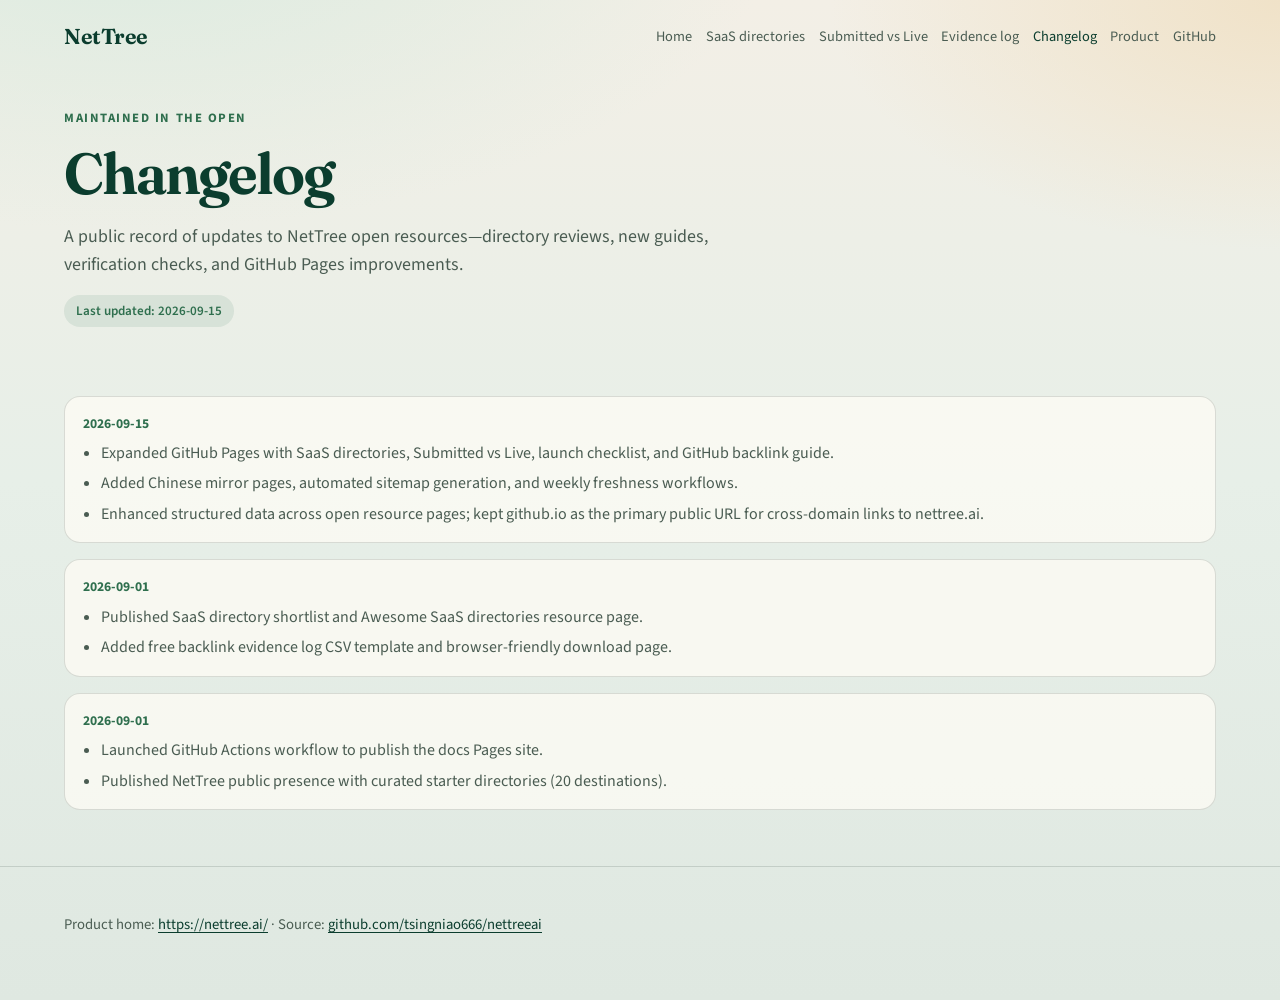
==== docs/changelog.html @ 01e6d9a7 "Expand open resource hub for SEO and keep github.io as primary URL. Add indexed Pages guides, struct" ====
<!DOCTYPE html>
<html lang="en">
  <head>
    <meta charset="utf-8" />
    <meta name="viewport" content="width=device-width, initial-scale=1" />
    <title>Changelog | NetTree Open Resources</title>
    <meta name="description" content="Updates to NetTree open resources: directory reviews, new guides, verification checks, and GitHub Pages improvements." />
    <link rel="canonical" href="https://tsingniao666.github.io/nettreeai/changelog.html" />
    <meta property="og:type" content="website" />
    <meta property="og:title" content="Changelog | NetTree Open Resources" />
    <meta property="og:description" content="See what changed in the NetTree open backlink resource hub." />
    <meta property="og:url" content="https://tsingniao666.github.io/nettreeai/changelog.html" />
    <meta property="og:image" content="https://tsingniao666.github.io/nettreeai/assets/og-default.svg" />
    <meta name="twitter:card" content="summary_large_image" />
    <link rel="preconnect" href="https://fonts.googleapis.com" />
    <link rel="preconnect" href="https://fonts.gstatic.com" crossorigin />
    <link href="https://fonts.googleapis.com/css2?family=Fraunces:opsz,wght@9..144,550;9..144,650&family=Source+Sans+3:wght@400;600;700&display=swap" rel="stylesheet" />
    <link rel="stylesheet" href="./assets/site.css" />
  </head>
  <body>
    <header class="site-header">
      <div class="wrap brand-row">
        <a class="logo" href="./">NetTree</a>
        <nav class="nav" aria-label="Primary">
          <a href="./">Home</a>
          <a href="./saas-directories.html">SaaS directories</a>
          <a href="./submitted-vs-live.html">Submitted vs Live</a>
          <a href="./free-backlink-evidence-log.html">Evidence log</a>
          <a href="./changelog.html" aria-current="page">Changelog</a>
          <a href="https://nettree.ai/">Product</a>
          <a href="https://github.com/tsingniao666/nettreeai">GitHub</a>
        </nav>
      </div>
    </header>
    <main>
      <section class="hero hero-compact">
        <div class="wrap">
          <p class="eyebrow">Maintained in the open</p>
          <h1 class="wide">Changelog</h1>
          <p class="lede">A public record of updates to NetTree open resources—directory reviews, new guides, verification checks, and GitHub Pages improvements.</p>
          <p class="updated-badge">Last updated: 2026-09-15</p>
        </div>
      </section>
      <section>
        <div class="wrap changelog-list">
        <article class="changelog-entry">
          <time datetime="2026-09-15">2026-09-15</time>
          <ul><li>Expanded GitHub Pages with SaaS directories, Submitted vs Live, launch checklist, and GitHub backlink guide.</li><li>Added Chinese mirror pages, automated sitemap generation, and weekly freshness workflows.</li><li>Enhanced structured data across open resource pages; kept github.io as the primary public URL for cross-domain links to nettree.ai.</li></ul>
        </article>
        <article class="changelog-entry">
          <time datetime="2026-09-01">2026-09-01</time>
          <ul><li>Published SaaS directory shortlist and Awesome SaaS directories resource page.</li><li>Added free backlink evidence log CSV template and browser-friendly download page.</li></ul>
        </article>
        <article class="changelog-entry">
          <time datetime="2026-09-01">2026-09-01</time>
          <ul><li>Launched GitHub Actions workflow to publish the docs Pages site.</li><li>Published NetTree public presence with curated starter directories (20 destinations).</li></ul>
        </article>
        </div>
      </section>
    </main>
    <footer class="site-footer">
      <div class="wrap">
        <p>Product home: <a href="https://nettree.ai/">https://nettree.ai/</a> · Source: <a href="https://github.com/tsingniao666/nettreeai">github.com/tsingniao666/nettreeai</a></p>
      </div>
    </footer>
  </body>
</html>
---- docs/assets/site.css ----
:root {
  --bg0: #f3efe6;
  --bg1: #e7efe8;
  --ink: #14241c;
  --muted: #4a5c52;
  --brand: #0b3d2e;
  --accent: #2f6f4e;
  --line: rgba(20, 36, 28, 0.14);
  --card: rgba(255, 252, 246, 0.72);
  --shadow: 0 18px 50px rgba(20, 36, 28, 0.08);
  --max: 72rem;
  --font-display: "Fraunces", "Iowan Old Style", "Palatino Linotype", Palatino, serif;
  --font-body: "Source Sans 3", "Source Sans Pro", "Segoe UI", sans-serif;
}

* {
  box-sizing: border-box;
}

html {
  scroll-behavior: smooth;
}

body {
  margin: 0;
  color: var(--ink);
  font-family: var(--font-body);
  line-height: 1.55;
  background:
    radial-gradient(1200px 600px at 10% -10%, #d9ebe0 0%, transparent 55%),
    radial-gradient(900px 500px at 100% 0%, #f0e2c8 0%, transparent 50%),
    linear-gradient(180deg, var(--bg0), var(--bg1) 48%, #dfe8e1);
  min-height: 100vh;
}

a {
  color: var(--accent);
  text-decoration-thickness: 1px;
  text-underline-offset: 0.18em;
}

a:hover {
  color: var(--brand);
}

.wrap {
  width: min(100% - 2rem, var(--max));
  margin-inline: auto;
}

.site-header {
  padding: 1.25rem 0 0.5rem;
}

.brand-row {
  display: flex;
  align-items: center;
  justify-content: space-between;
  gap: 1rem;
  flex-wrap: wrap;
}

.logo {
  font-family: var(--font-display);
  font-weight: 650;
  font-size: 1.35rem;
  letter-spacing: -0.02em;
  color: var(--brand);
  text-decoration: none;
}

.nav {
  display: flex;
  gap: 0.85rem;
  flex-wrap: wrap;
  font-size: 0.9rem;
}

.nav a {
  color: var(--muted);
  text-decoration: none;
}

.nav a:hover,
.nav a[aria-current="page"] {
  color: var(--brand);
}

.lang-switch {
  display: inline-flex;
  gap: 0.35rem;
  align-items: center;
  font-size: 0.85rem;
  color: var(--muted);
}

.lang-switch a {
  text-decoration: none;
  color: var(--muted);
}

.lang-switch a[aria-current="true"] {
  color: var(--brand);
  font-weight: 700;
}

.hero {
  padding: 4.5rem 0 3.25rem;
}

.hero-compact {
  padding: 3rem 0 2rem;
}

.hero-grid {
  display: grid;
  gap: 1.75rem;
  align-items: end;
}

@media (min-width: 880px) {
  .hero-grid {
    grid-template-columns: 1.35fr 0.9fr;
  }
}

.eyebrow {
  margin: 0 0 0.85rem;
  color: var(--accent);
  font-size: 0.8rem;
  font-weight: 700;
  letter-spacing: 0.12em;
  text-transform: uppercase;
}

h1 {
  margin: 0;
  font-family: var(--font-display);
  font-weight: 650;
  font-size: clamp(2.35rem, 5vw, 3.6rem);
  line-height: 1.08;
  letter-spacing: -0.03em;
  color: var(--brand);
  max-width: 18ch;
}

h1.wide {
  max-width: none;
}

.lede {
  margin: 1.15rem 0 0;
  max-width: 42rem;
  color: var(--muted);
  font-size: 1.12rem;
}

.updated-badge {
  display: inline-block;
  margin-top: 1rem;
  padding: 0.35rem 0.75rem;
  border-radius: 999px;
  background: rgba(47, 111, 78, 0.1);
  color: var(--accent);
  font-size: 0.82rem;
  font-weight: 600;
}

.cta-row {
  display: flex;
  flex-wrap: wrap;
  gap: 0.75rem;
  margin-top: 1.75rem;
}

.btn {
  display: inline-flex;
  align-items: center;
  justify-content: center;
  padding: 0.78rem 1.15rem;
  border-radius: 999px;
  font-weight: 650;
  text-decoration: none;
  border: 1px solid transparent;
  transition: transform 180ms ease, background 180ms ease, color 180ms ease;
}

.btn:hover {
  transform: translateY(-1px);
}

.btn-primary {
  background: var(--brand);
  color: #f7f3ea;
}

.btn-primary:hover {
  background: #082c21;
  color: #fff;
}

.btn-ghost {
  background: transparent;
  color: var(--brand);
  border-color: var(--line);
}

.panel {
  background: var(--card);
  border: 1px solid var(--line);
  border-radius: 1.25rem;
  box-shadow: var(--shadow);
  padding: 1.25rem 1.35rem;
  backdrop-filter: blur(8px);
}

.panel h2 {
  margin: 0 0 0.75rem;
  font-family: var(--font-display);
  font-size: 1.15rem;
  color: var(--brand);
}

.panel ul,
.panel ol {
  margin: 0;
  padding-left: 1.1rem;
  color: var(--muted);
}

.panel li + li {
  margin-top: 0.45rem;
}

section {
  padding: 1.5rem 0 2.5rem;
}

section h2 {
  margin: 0 0 0.5rem;
  font-family: var(--font-display);
  font-size: clamp(1.55rem, 3vw, 2rem);
  color: var(--brand);
  letter-spacing: -0.02em;
}

section h3 {
  margin: 1.5rem 0 0.5rem;
  font-size: 1.1rem;
  color: var(--brand);
}

.section-lead {
  margin: 0 0 1.25rem;
  color: var(--muted);
  max-width: 42rem;
}

.cards {
  display: grid;
  gap: 1rem;
}

@media (min-width: 760px) {
  .cards {
    grid-template-columns: repeat(3, 1fr);
  }

  .cards.two-up {
    grid-template-columns: repeat(2, 1fr);
  }
}

.card {
  background: var(--card);
  border: 1px solid var(--line);
  border-radius: 1rem;
  padding: 1.15rem 1.2rem;
}

.card h3 {
  margin: 0 0 0.45rem;
  font-size: 1.05rem;
  color: var(--brand);
}

.card p {
  margin: 0;
  color: var(--muted);
  font-size: 0.98rem;
}

.links {
  display: grid;
  gap: 0.65rem;
}

.links a {
  display: block;
  padding: 0.85rem 1rem;
  border-radius: 0.85rem;
  background: var(--card);
  border: 1px solid var(--line);
  text-decoration: none;
  color: var(--ink);
}

.links a strong {
  color: var(--brand);
}

.links a span {
  display: block;
  margin-top: 0.2rem;
  color: var(--muted);
  font-size: 0.92rem;
}

.table-wrap {
  overflow-x: auto;
  border: 1px solid var(--line);
  border-radius: 1rem;
  background: var(--card);
}

.data-table {
  width: 100%;
  border-collapse: collapse;
  font-size: 0.92rem;
}

.data-table th,
.data-table td {
  padding: 0.75rem 0.9rem;
  text-align: left;
  border-bottom: 1px solid var(--line);
  vertical-align: top;
}

.data-table th {
  background: rgba(11, 61, 46, 0.06);
  color: var(--brand);
  font-weight: 700;
}

.data-table tr:last-child td {
  border-bottom: none;
}

.data-table a {
  word-break: break-word;
}

.checklist {
  list-style: none;
  padding: 0;
  margin: 0;
  display: grid;
  gap: 0.55rem;
}

.checklist li {
  padding: 0.65rem 0.85rem;
  border-radius: 0.65rem;
  background: var(--card);
  border: 1px solid var(--line);
  color: var(--muted);
}

.faq {
  display: grid;
  gap: 0.65rem;
}

.faq details {
  background: var(--card);
  border: 1px solid var(--line);
  border-radius: 0.85rem;
  padding: 0.85rem 1rem;
}

.faq summary {
  cursor: pointer;
  font-weight: 650;
  color: var(--brand);
}

.faq p {
  margin: 0.65rem 0 0;
  color: var(--muted);
}

.changelog-list {
  display: grid;
  gap: 1rem;
}

.changelog-entry {
  background: var(--card);
  border: 1px solid var(--line);
  border-radius: 1rem;
  padding: 1rem 1.15rem;
}

.changelog-entry time {
  display: block;
  font-size: 0.85rem;
  font-weight: 700;
  color: var(--accent);
  margin-bottom: 0.45rem;
}

.changelog-entry ul {
  margin: 0;
  padding-left: 1.1rem;
  color: var(--muted);
}

.changelog-entry li + li {
  margin-top: 0.35rem;
}

.related-links {
  margin-top: 1.5rem;
}

.site-footer {
  padding: 2rem 0 3rem;
  color: var(--muted);
  font-size: 0.92rem;
  border-top: 1px solid var(--line);
  margin-top: 1rem;
}

.site-footer a {
  color: var(--brand);
}

@media (prefers-reduced-motion: reduce) {
  html {
    scroll-behavior: auto;
  }

  .btn:hover {
    transform: none;
  }
}
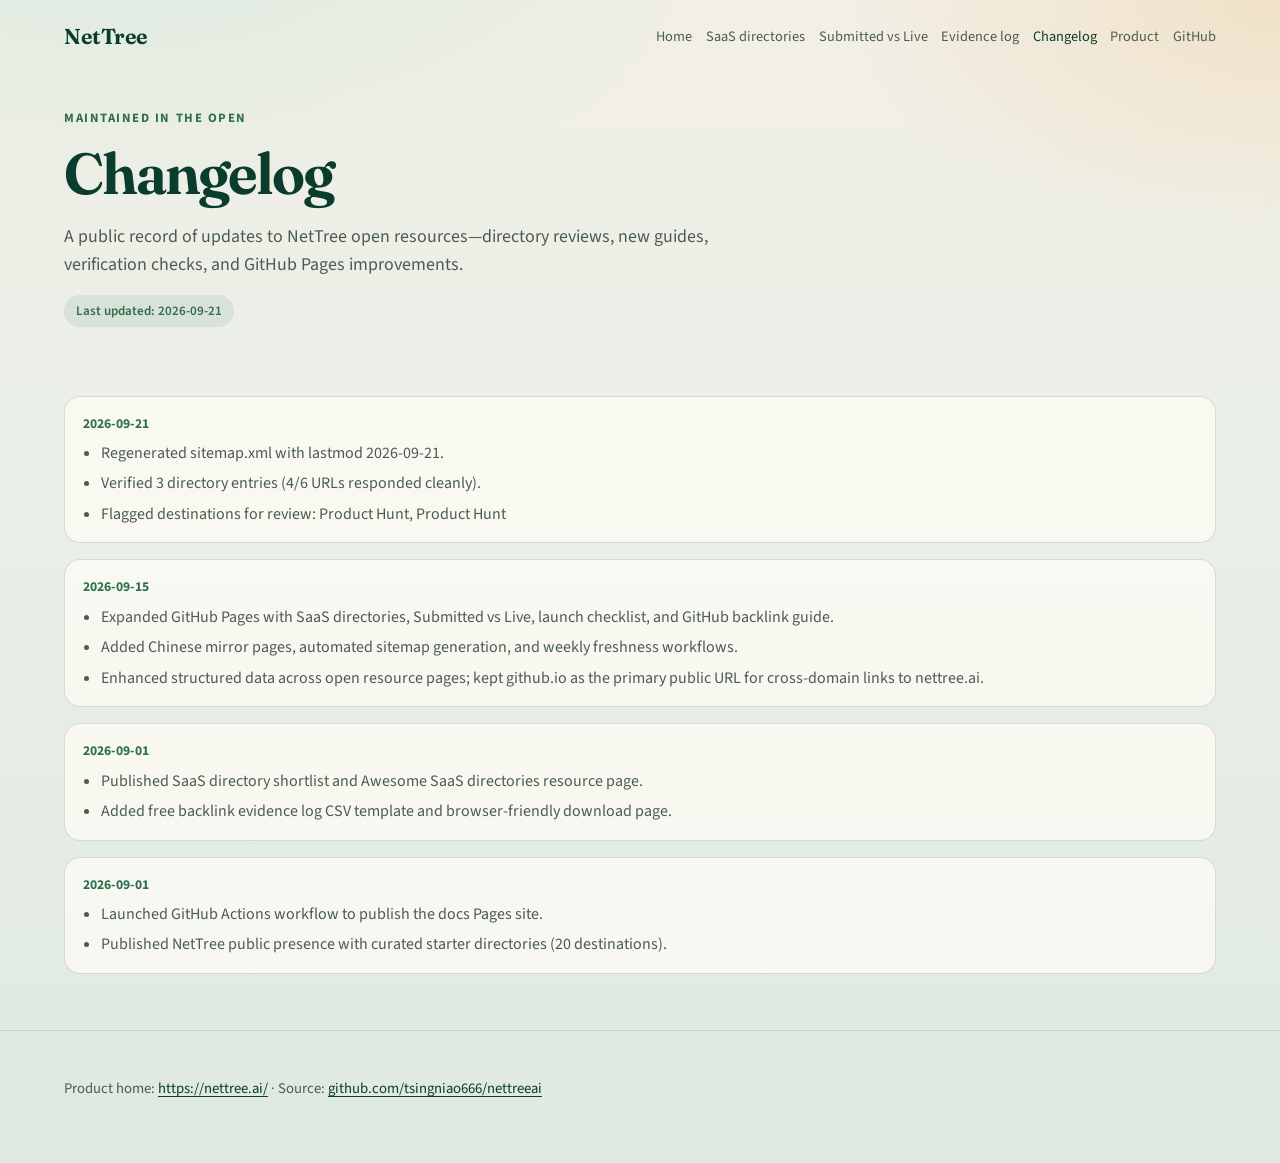
==== commit 1e6c0dcc: "chore: weekly freshness update 2026-09-21" ====
--- a/docs/changelog.html
+++ b/docs/changelog.html
@@ -38,11 +38,15 @@
           <p class="eyebrow">Maintained in the open</p>
           <h1 class="wide">Changelog</h1>
           <p class="lede">A public record of updates to NetTree open resources—directory reviews, new guides, verification checks, and GitHub Pages improvements.</p>
-          <p class="updated-badge">Last updated: 2026-09-15</p>
+          <p class="updated-badge">Last updated: 2026-09-21</p>
         </div>
       </section>
       <section>
         <div class="wrap changelog-list">
+        <article class="changelog-entry">
+          <time datetime="2026-09-21">2026-09-21</time>
+          <ul><li>Regenerated sitemap.xml with lastmod 2026-09-21.</li><li>Verified 3 directory entries (4/6 URLs responded cleanly).</li><li>Flagged destinations for review: Product Hunt, Product Hunt</li></ul>
+        </article>
         <article class="changelog-entry">
           <time datetime="2026-09-15">2026-09-15</time>
           <ul><li>Expanded GitHub Pages with SaaS directories, Submitted vs Live, launch checklist, and GitHub backlink guide.</li><li>Added Chinese mirror pages, automated sitemap generation, and weekly freshness workflows.</li><li>Enhanced structured data across open resource pages; kept github.io as the primary public URL for cross-domain links to nettree.ai.</li></ul>
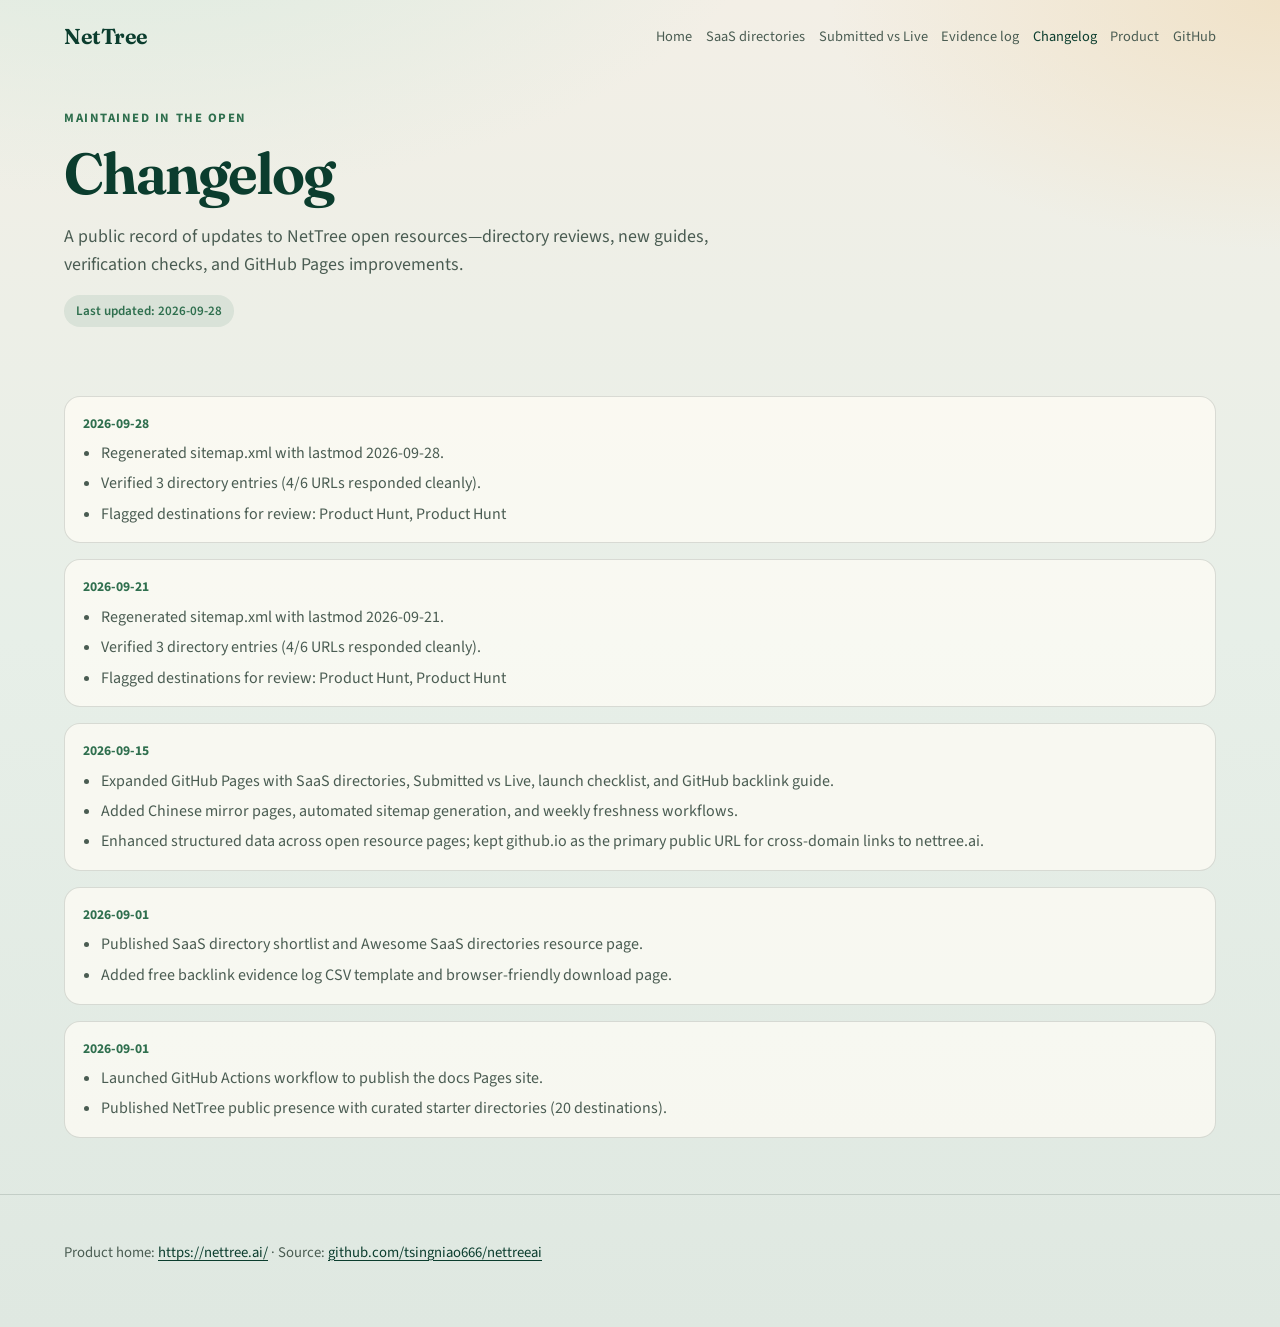
==== commit 1bd16720: "chore: weekly freshness update 2026-09-28" ====
--- a/docs/changelog.html
+++ b/docs/changelog.html
@@ -38,11 +38,15 @@
           <p class="eyebrow">Maintained in the open</p>
           <h1 class="wide">Changelog</h1>
           <p class="lede">A public record of updates to NetTree open resources—directory reviews, new guides, verification checks, and GitHub Pages improvements.</p>
-          <p class="updated-badge">Last updated: 2026-09-21</p>
+          <p class="updated-badge">Last updated: 2026-09-28</p>
         </div>
       </section>
       <section>
         <div class="wrap changelog-list">
+        <article class="changelog-entry">
+          <time datetime="2026-09-28">2026-09-28</time>
+          <ul><li>Regenerated sitemap.xml with lastmod 2026-09-28.</li><li>Verified 3 directory entries (4/6 URLs responded cleanly).</li><li>Flagged destinations for review: Product Hunt, Product Hunt</li></ul>
+        </article>
         <article class="changelog-entry">
           <time datetime="2026-09-21">2026-09-21</time>
           <ul><li>Regenerated sitemap.xml with lastmod 2026-09-21.</li><li>Verified 3 directory entries (4/6 URLs responded cleanly).</li><li>Flagged destinations for review: Product Hunt, Product Hunt</li></ul>
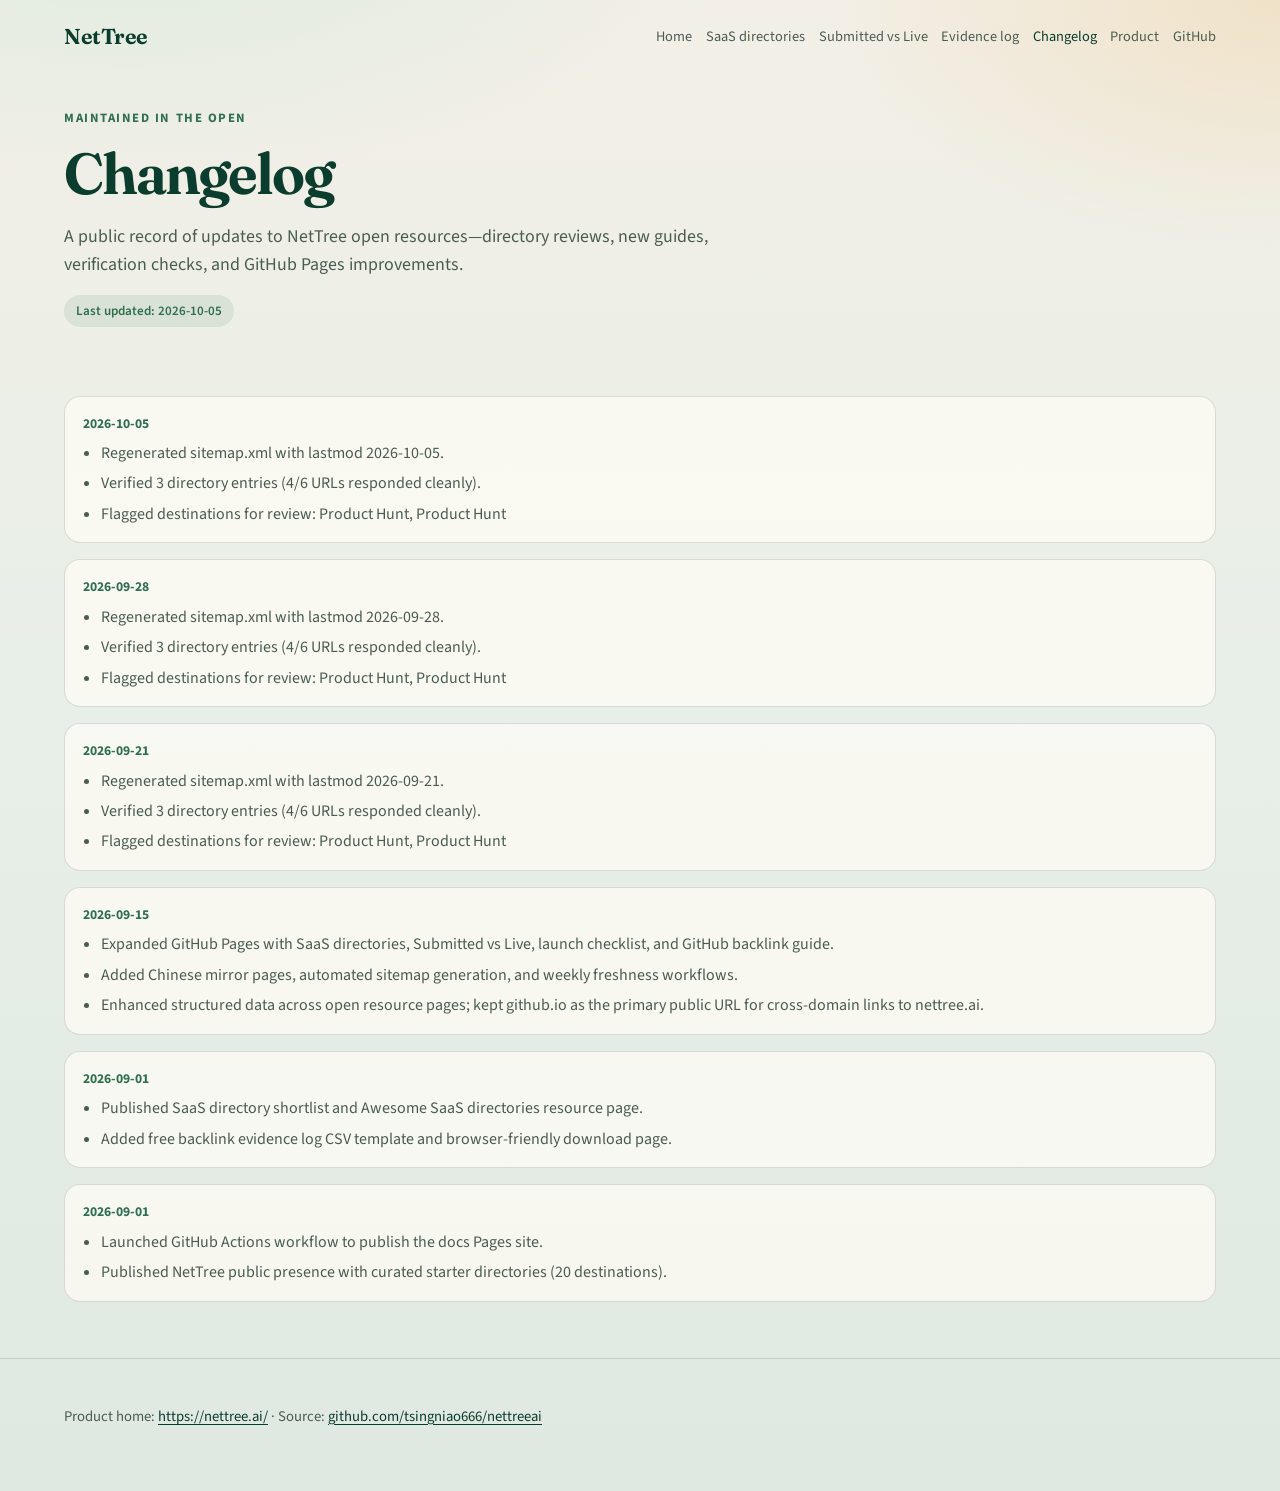
==== commit fbef8449: "chore: weekly freshness update 2026-10-05" ====
--- a/docs/changelog.html
+++ b/docs/changelog.html
@@ -38,11 +38,15 @@
           <p class="eyebrow">Maintained in the open</p>
           <h1 class="wide">Changelog</h1>
           <p class="lede">A public record of updates to NetTree open resources—directory reviews, new guides, verification checks, and GitHub Pages improvements.</p>
-          <p class="updated-badge">Last updated: 2026-09-28</p>
+          <p class="updated-badge">Last updated: 2026-10-05</p>
         </div>
       </section>
       <section>
         <div class="wrap changelog-list">
+        <article class="changelog-entry">
+          <time datetime="2026-10-05">2026-10-05</time>
+          <ul><li>Regenerated sitemap.xml with lastmod 2026-10-05.</li><li>Verified 3 directory entries (4/6 URLs responded cleanly).</li><li>Flagged destinations for review: Product Hunt, Product Hunt</li></ul>
+        </article>
         <article class="changelog-entry">
           <time datetime="2026-09-28">2026-09-28</time>
           <ul><li>Regenerated sitemap.xml with lastmod 2026-09-28.</li><li>Verified 3 directory entries (4/6 URLs responded cleanly).</li><li>Flagged destinations for review: Product Hunt, Product Hunt</li></ul>
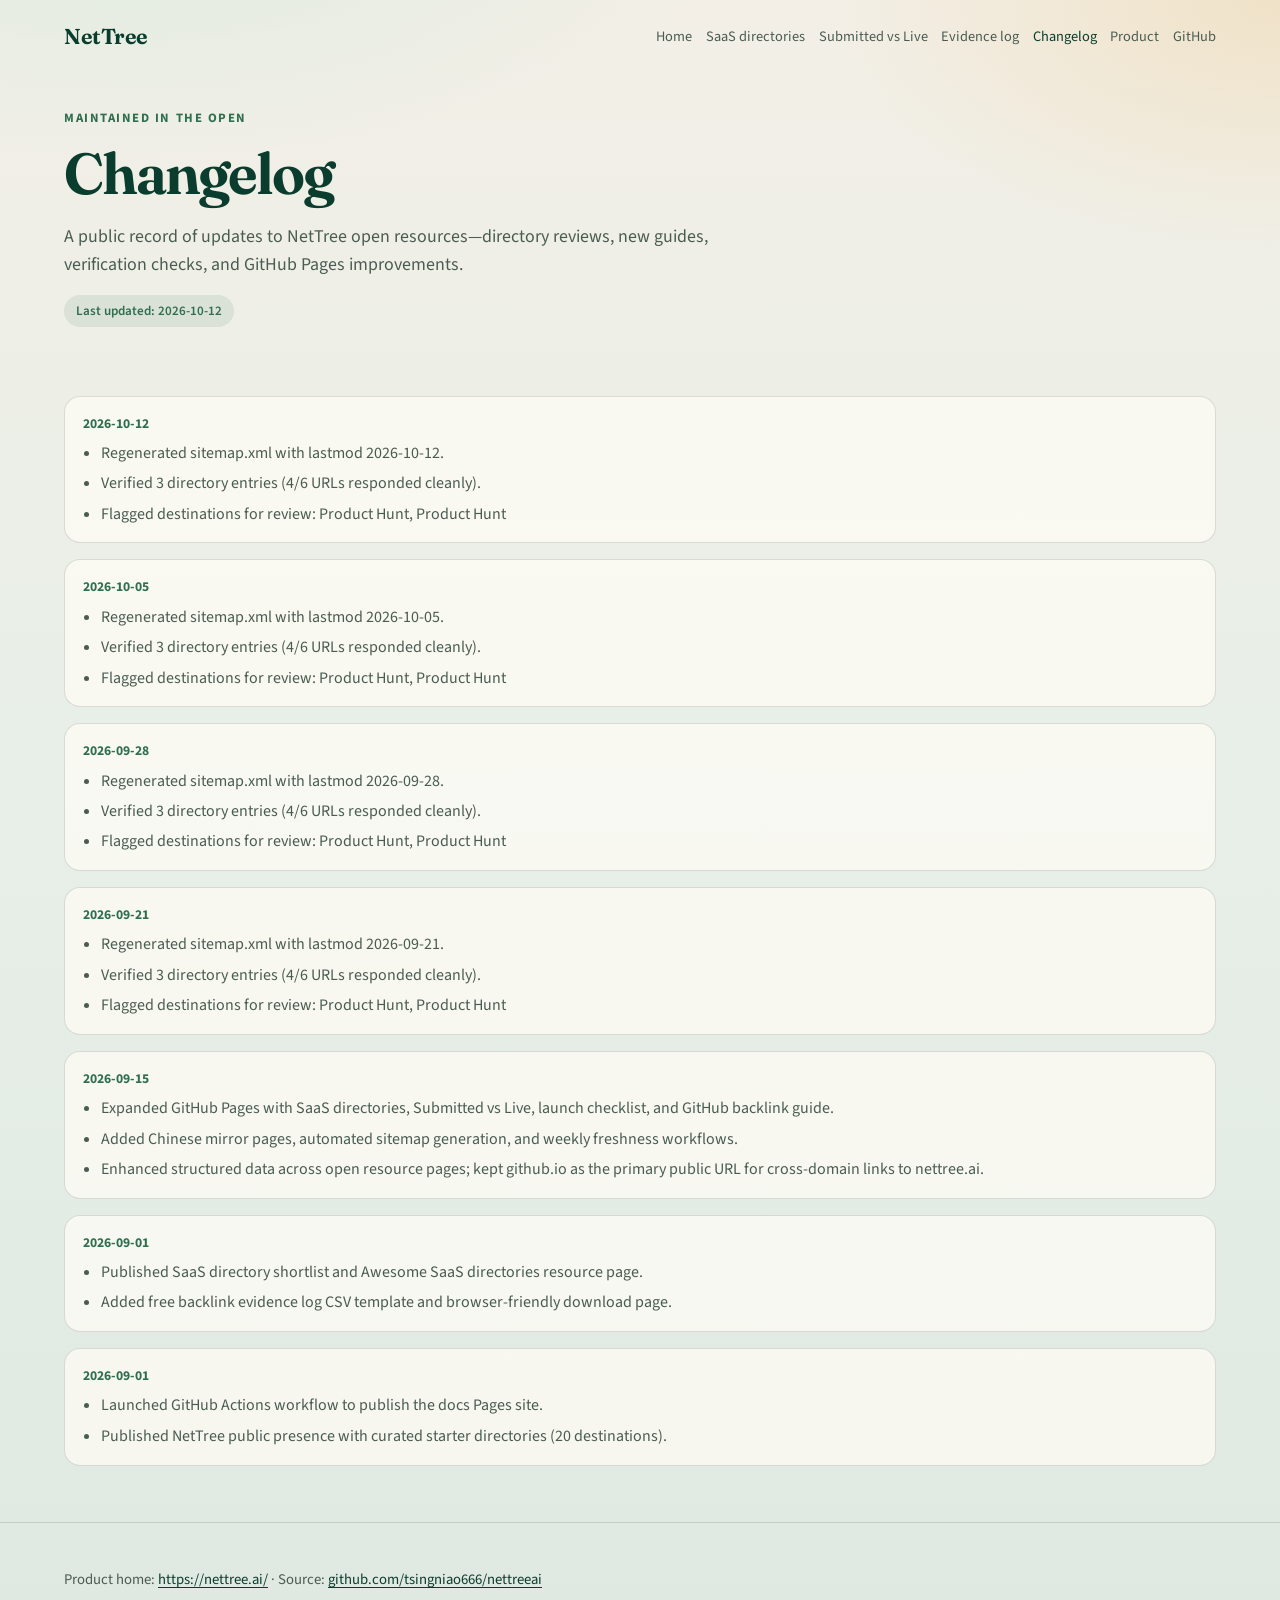
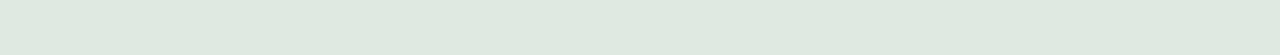
==== commit 8d35cb10: "chore: weekly freshness update 2026-10-12" ====
--- a/docs/changelog.html
+++ b/docs/changelog.html
@@ -38,11 +38,15 @@
           <p class="eyebrow">Maintained in the open</p>
           <h1 class="wide">Changelog</h1>
           <p class="lede">A public record of updates to NetTree open resources—directory reviews, new guides, verification checks, and GitHub Pages improvements.</p>
-          <p class="updated-badge">Last updated: 2026-10-05</p>
+          <p class="updated-badge">Last updated: 2026-10-12</p>
         </div>
       </section>
       <section>
         <div class="wrap changelog-list">
+        <article class="changelog-entry">
+          <time datetime="2026-10-12">2026-10-12</time>
+          <ul><li>Regenerated sitemap.xml with lastmod 2026-10-12.</li><li>Verified 3 directory entries (4/6 URLs responded cleanly).</li><li>Flagged destinations for review: Product Hunt, Product Hunt</li></ul>
+        </article>
         <article class="changelog-entry">
           <time datetime="2026-10-05">2026-10-05</time>
           <ul><li>Regenerated sitemap.xml with lastmod 2026-10-05.</li><li>Verified 3 directory entries (4/6 URLs responded cleanly).</li><li>Flagged destinations for review: Product Hunt, Product Hunt</li></ul>
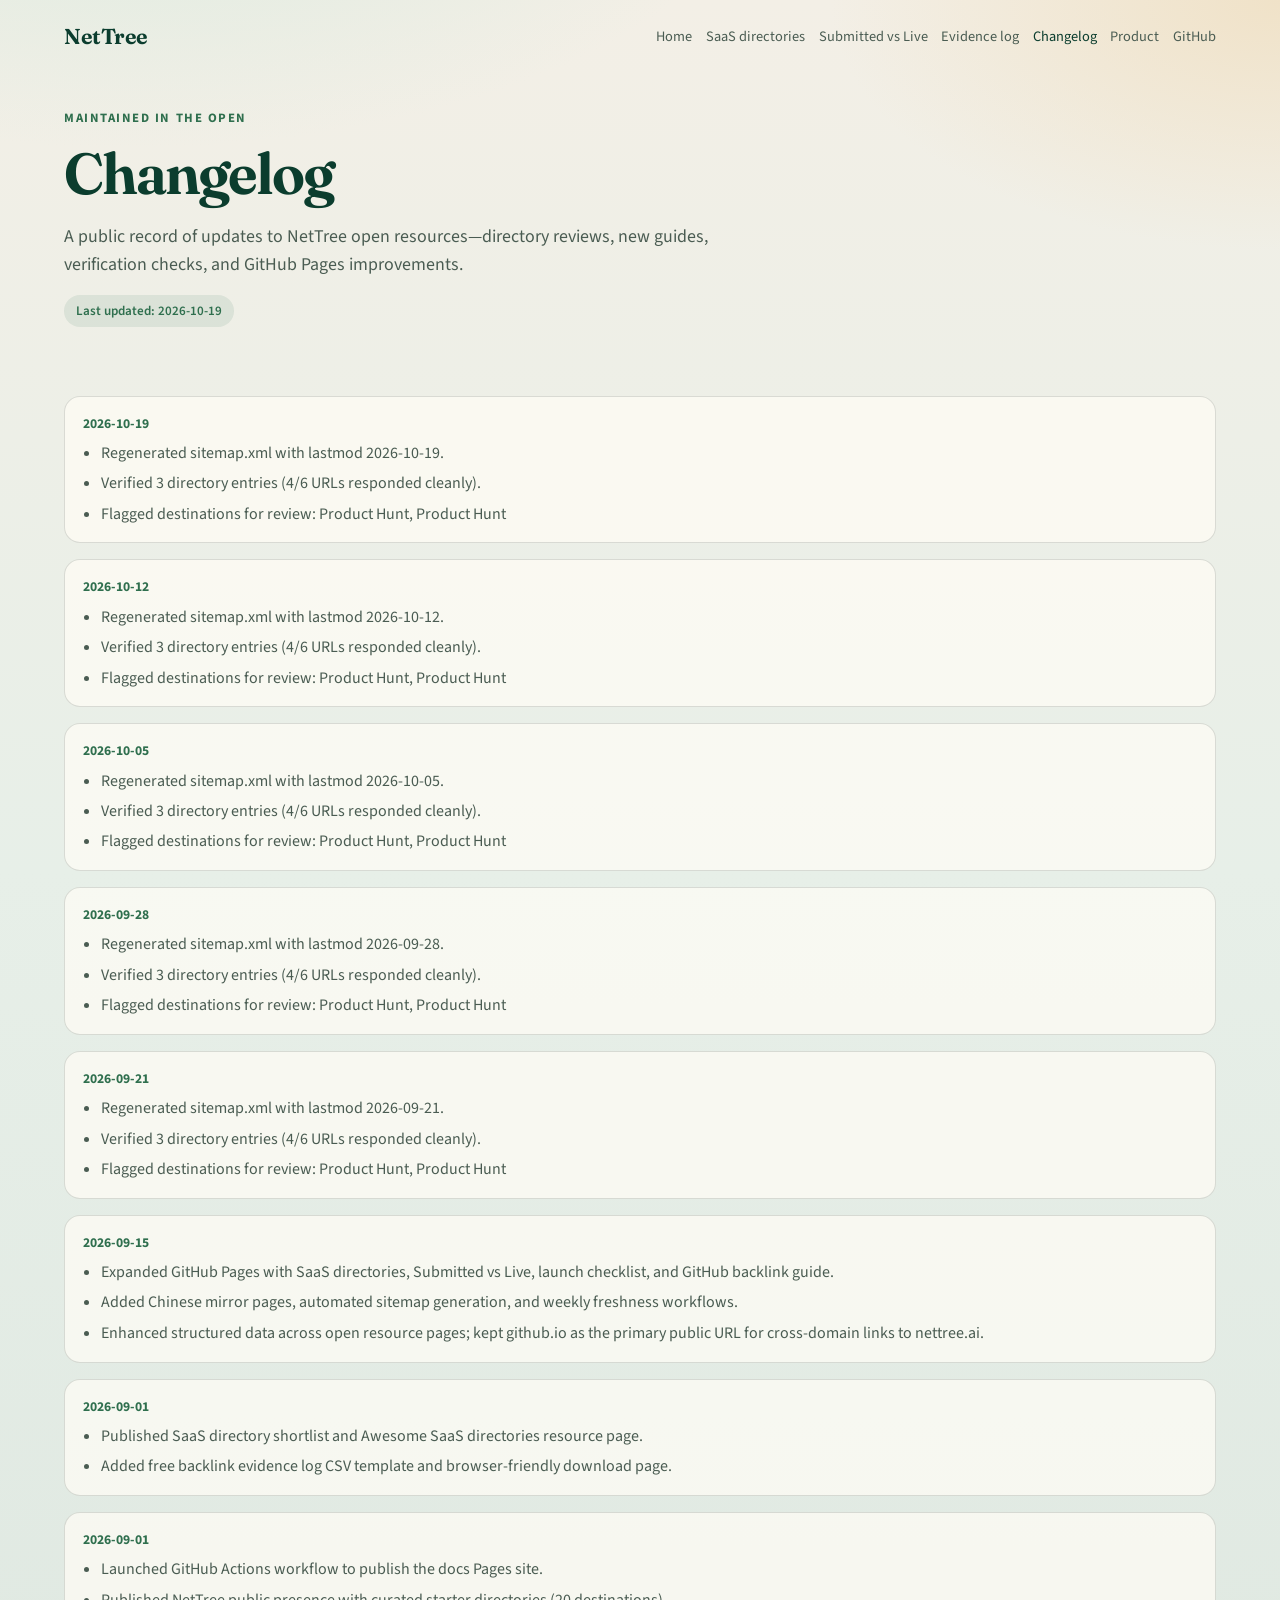
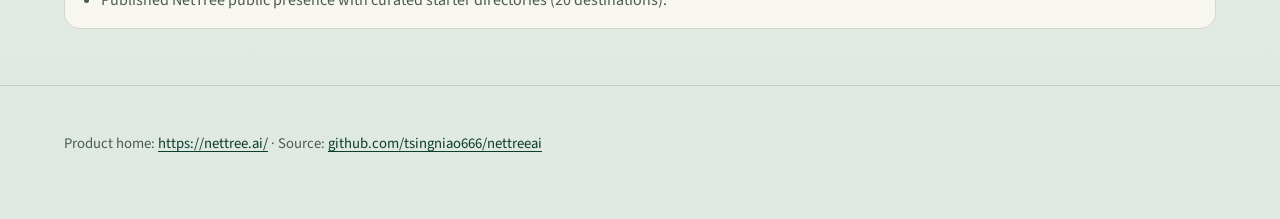
==== commit c699d018: "chore: weekly freshness update 2026-10-19" ====
--- a/docs/changelog.html
+++ b/docs/changelog.html
@@ -38,11 +38,15 @@
           <p class="eyebrow">Maintained in the open</p>
           <h1 class="wide">Changelog</h1>
           <p class="lede">A public record of updates to NetTree open resources—directory reviews, new guides, verification checks, and GitHub Pages improvements.</p>
-          <p class="updated-badge">Last updated: 2026-10-12</p>
+          <p class="updated-badge">Last updated: 2026-10-19</p>
         </div>
       </section>
       <section>
         <div class="wrap changelog-list">
+        <article class="changelog-entry">
+          <time datetime="2026-10-19">2026-10-19</time>
+          <ul><li>Regenerated sitemap.xml with lastmod 2026-10-19.</li><li>Verified 3 directory entries (4/6 URLs responded cleanly).</li><li>Flagged destinations for review: Product Hunt, Product Hunt</li></ul>
+        </article>
         <article class="changelog-entry">
           <time datetime="2026-10-12">2026-10-12</time>
           <ul><li>Regenerated sitemap.xml with lastmod 2026-10-12.</li><li>Verified 3 directory entries (4/6 URLs responded cleanly).</li><li>Flagged destinations for review: Product Hunt, Product Hunt</li></ul>
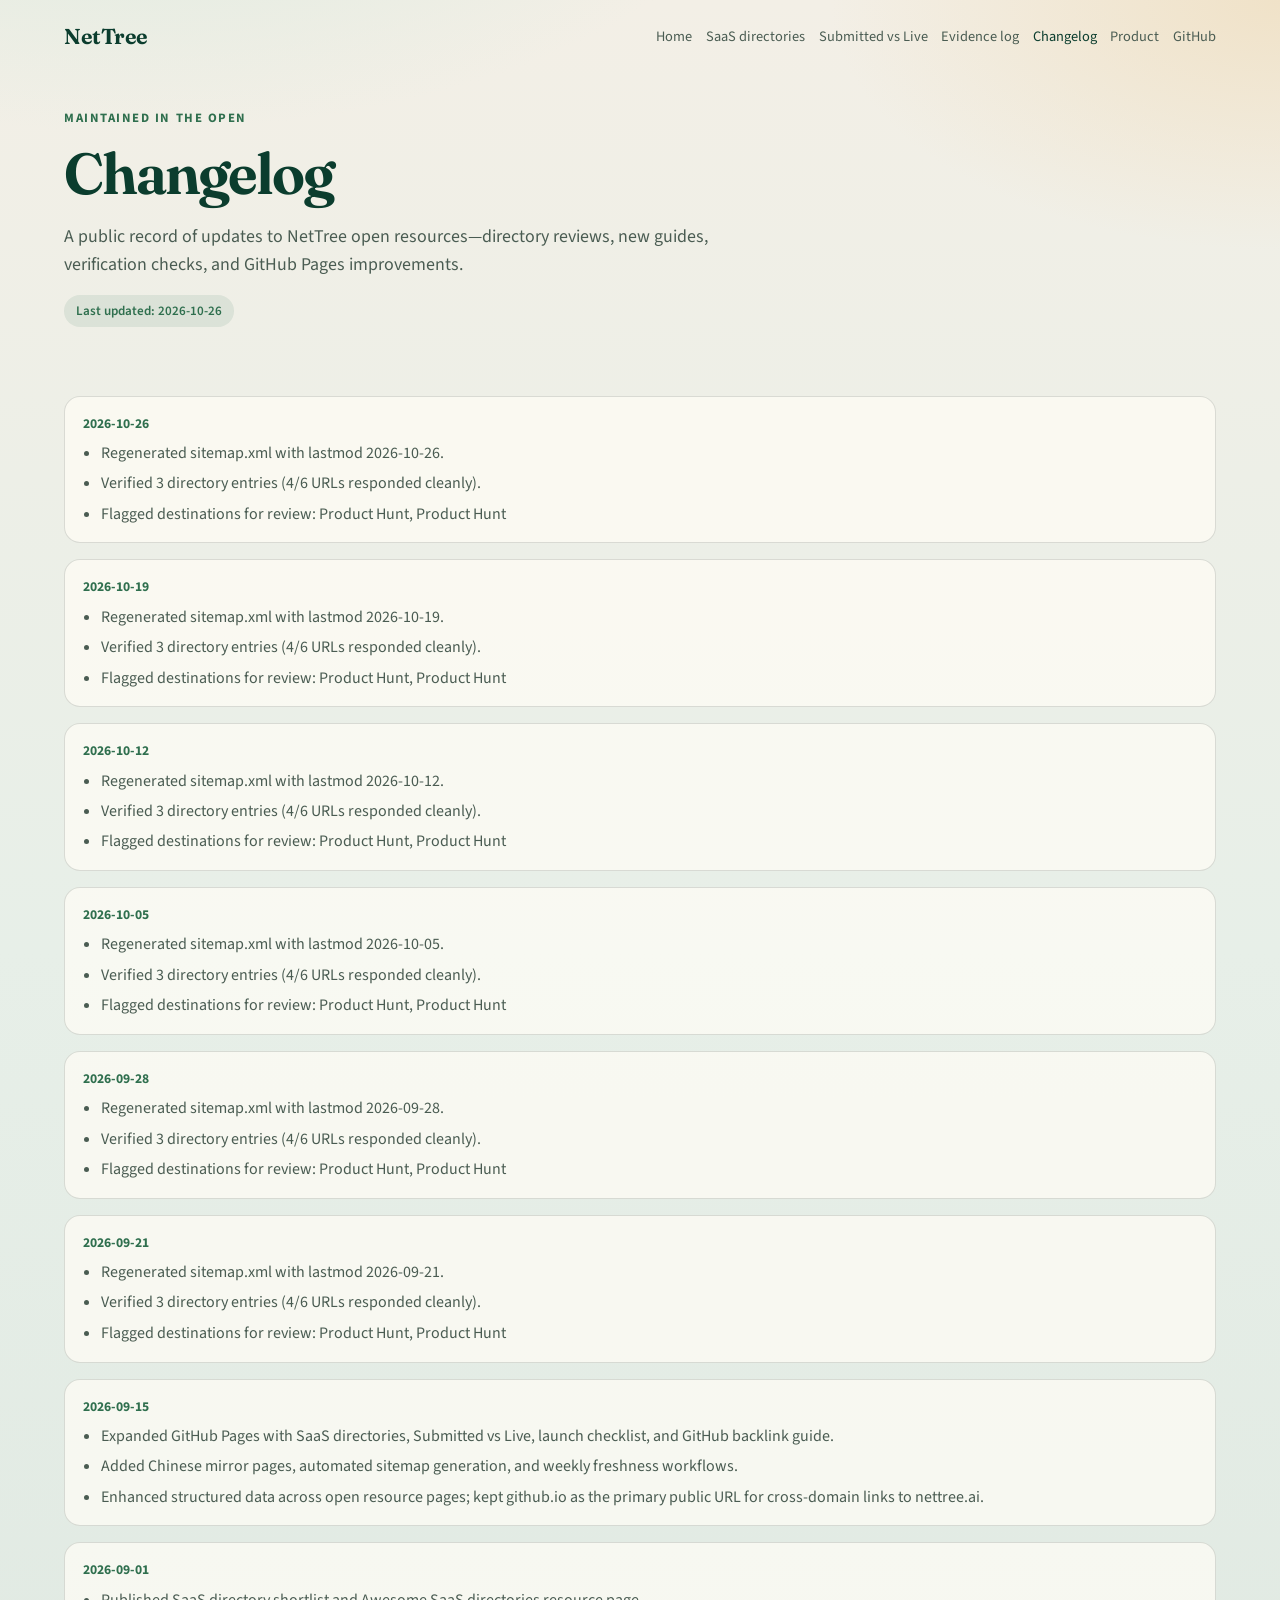
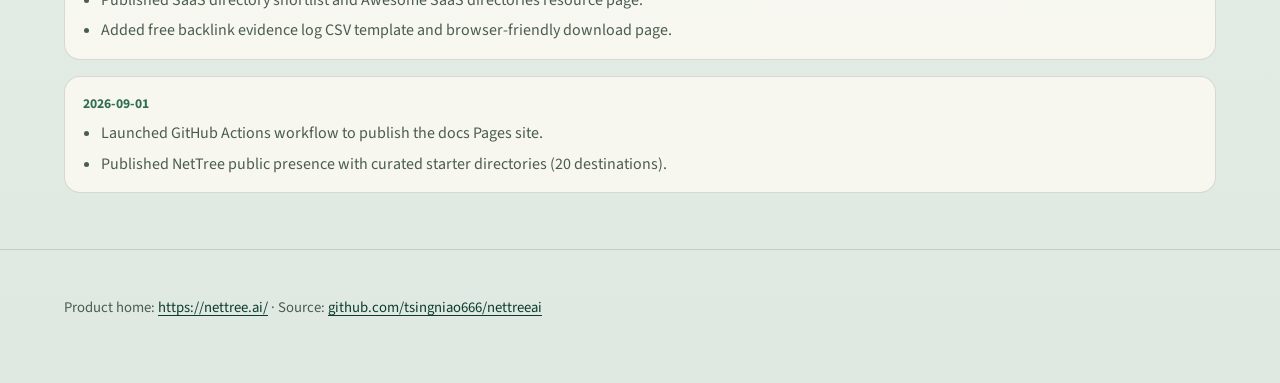
==== commit 72f61798: "chore: weekly freshness update 2026-10-26" ====
--- a/docs/changelog.html
+++ b/docs/changelog.html
@@ -38,11 +38,15 @@
           <p class="eyebrow">Maintained in the open</p>
           <h1 class="wide">Changelog</h1>
           <p class="lede">A public record of updates to NetTree open resources—directory reviews, new guides, verification checks, and GitHub Pages improvements.</p>
-          <p class="updated-badge">Last updated: 2026-10-19</p>
+          <p class="updated-badge">Last updated: 2026-10-26</p>
         </div>
       </section>
       <section>
         <div class="wrap changelog-list">
+        <article class="changelog-entry">
+          <time datetime="2026-10-26">2026-10-26</time>
+          <ul><li>Regenerated sitemap.xml with lastmod 2026-10-26.</li><li>Verified 3 directory entries (4/6 URLs responded cleanly).</li><li>Flagged destinations for review: Product Hunt, Product Hunt</li></ul>
+        </article>
         <article class="changelog-entry">
           <time datetime="2026-10-19">2026-10-19</time>
           <ul><li>Regenerated sitemap.xml with lastmod 2026-10-19.</li><li>Verified 3 directory entries (4/6 URLs responded cleanly).</li><li>Flagged destinations for review: Product Hunt, Product Hunt</li></ul>
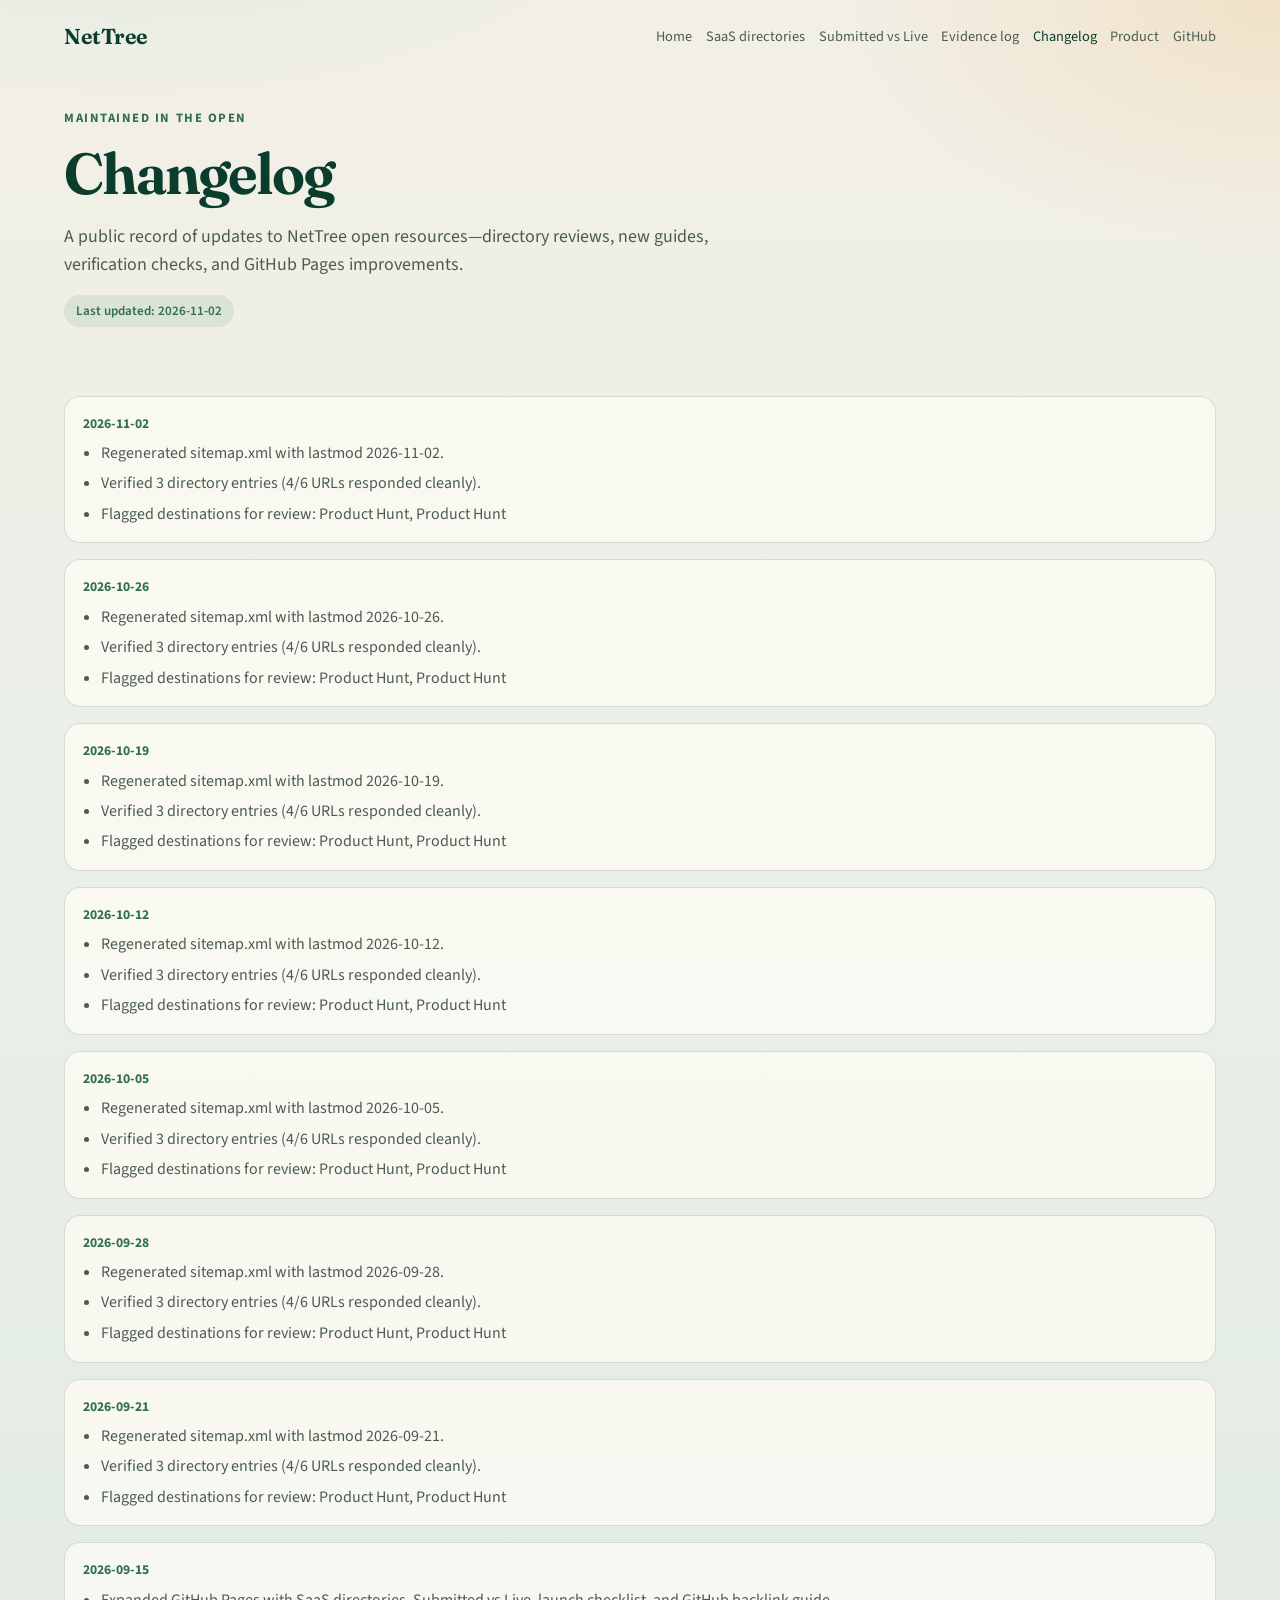
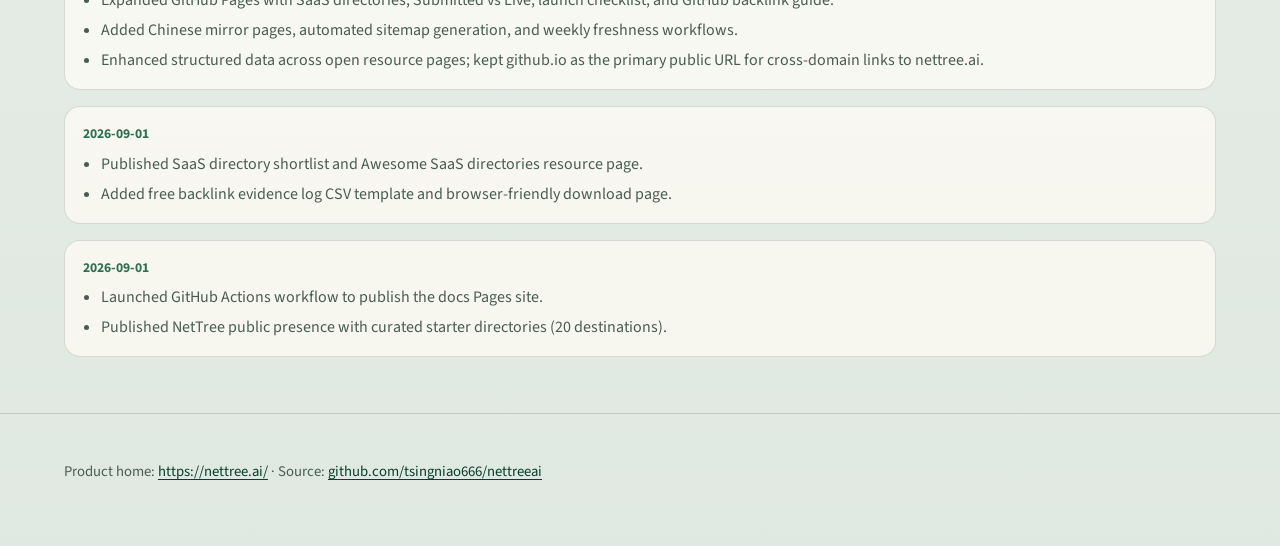
==== commit 391b0a40: "chore: weekly freshness update 2026-11-02" ====
--- a/docs/changelog.html
+++ b/docs/changelog.html
@@ -38,11 +38,15 @@
           <p class="eyebrow">Maintained in the open</p>
           <h1 class="wide">Changelog</h1>
           <p class="lede">A public record of updates to NetTree open resources—directory reviews, new guides, verification checks, and GitHub Pages improvements.</p>
-          <p class="updated-badge">Last updated: 2026-10-26</p>
+          <p class="updated-badge">Last updated: 2026-11-02</p>
         </div>
       </section>
       <section>
         <div class="wrap changelog-list">
+        <article class="changelog-entry">
+          <time datetime="2026-11-02">2026-11-02</time>
+          <ul><li>Regenerated sitemap.xml with lastmod 2026-11-02.</li><li>Verified 3 directory entries (4/6 URLs responded cleanly).</li><li>Flagged destinations for review: Product Hunt, Product Hunt</li></ul>
+        </article>
         <article class="changelog-entry">
           <time datetime="2026-10-26">2026-10-26</time>
           <ul><li>Regenerated sitemap.xml with lastmod 2026-10-26.</li><li>Verified 3 directory entries (4/6 URLs responded cleanly).</li><li>Flagged destinations for review: Product Hunt, Product Hunt</li></ul>
